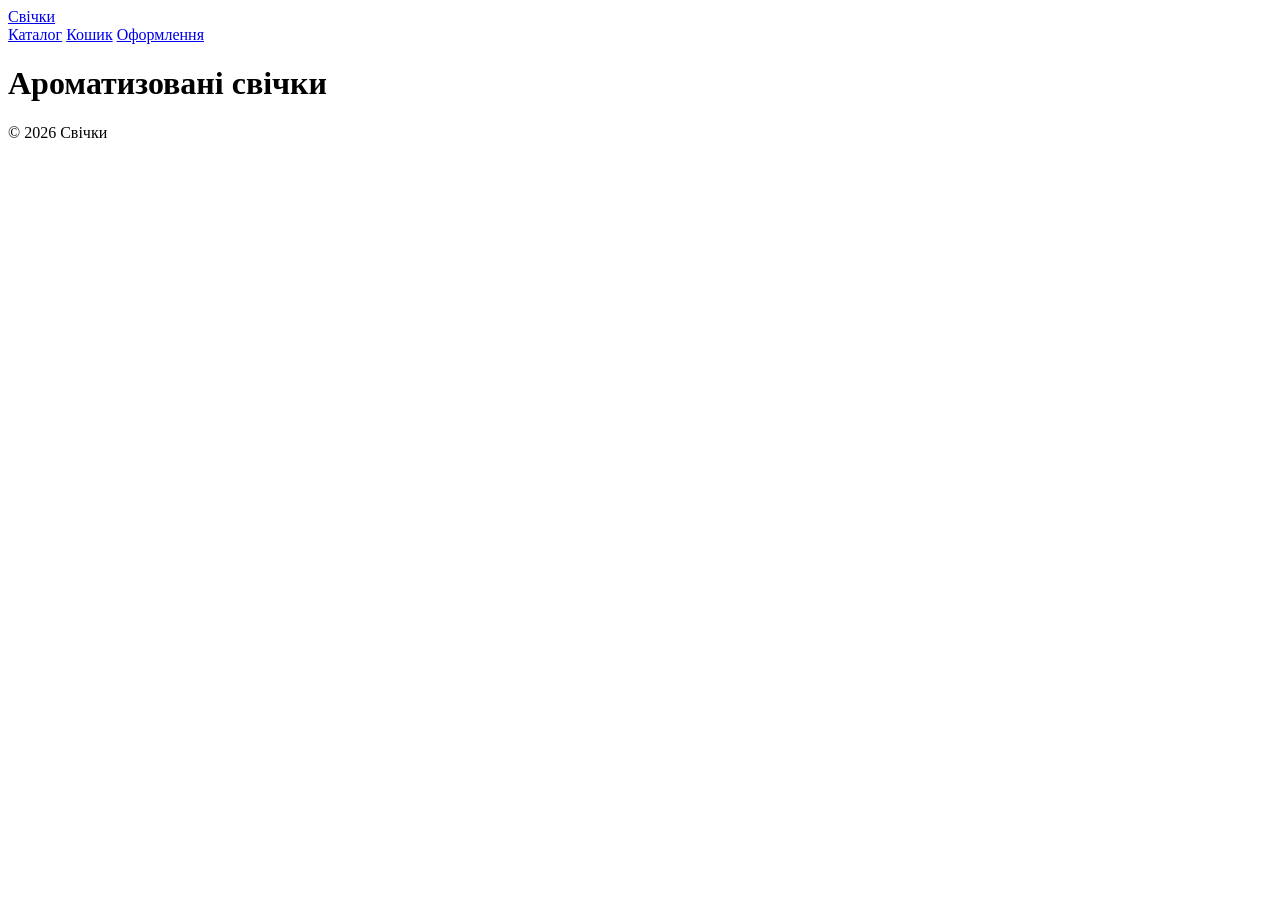
==== index.html @ 205fd14a "Add index.html skeleton" ====
<!DOCTYPE html>
<html lang="uk">
<head>
  <meta charset="UTF-8">
  <meta name="viewport" content="width=device-width, initial-scale=1.0">
  <title>Свічки — демо-магазин ароматизованих свічок</title>
  <meta name="description" content="Демо-магазин ароматизованих свічок">
  <link rel="stylesheet" href="css/style.css">
</head>
<body>

  <header>
    <a href="index.html">Свічки</a>
    <nav>
      <a href="index.html">Каталог</a>
      <a href="cart.html">Кошик</a>
      <a href="checkout.html">Оформлення</a>
    </nav>
  </header>

  <main>
    <h1>Ароматизовані свічки</h1>
    <section id="catalog">
      <!-- тут пізніше будуть картки товарів -->
    </section>
  </main>

  <footer>
    <p>© 2026 Свічки</p>
  </footer>

</body>
</html>
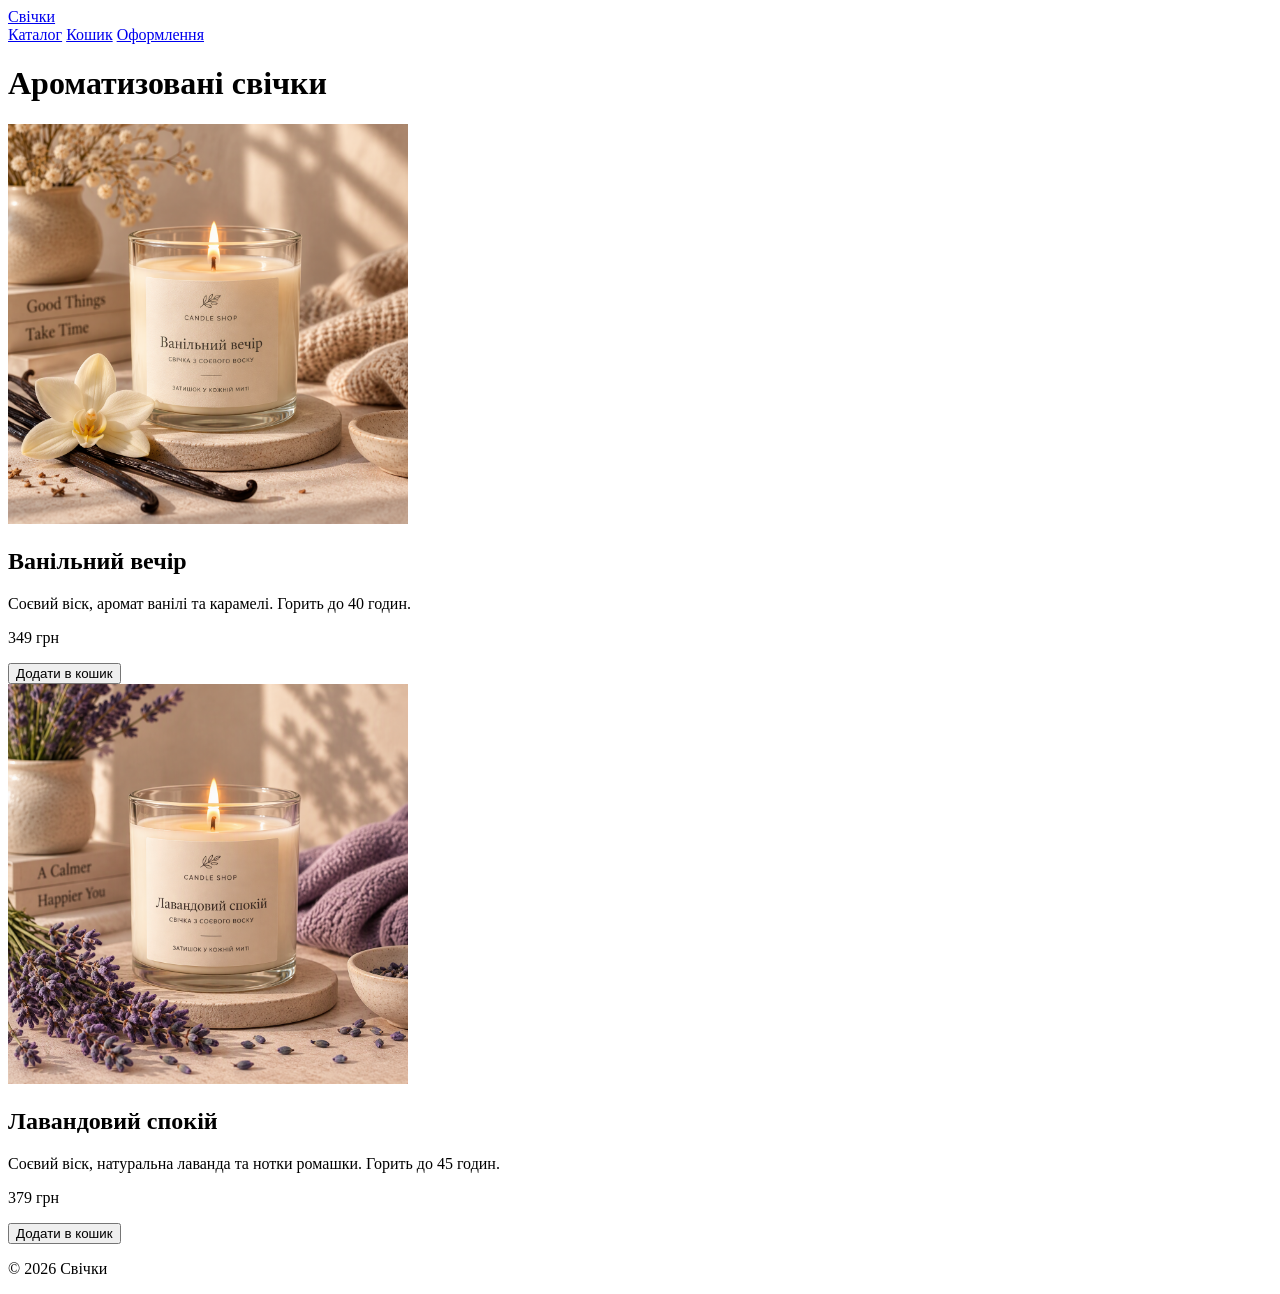
==== commit fd509337: "Add two product cards" ====
--- a/index.html
+++ b/index.html
@@ -20,9 +20,26 @@
 
   <main>
     <h1>Ароматизовані свічки</h1>
-    <section id="catalog">
-      <!-- тут пізніше будуть картки товарів -->
-    </section>
+      <section id="catalog">
+  <div class="product-grid">
+
+    <article class="product-card" data-id="1" data-name="Ванільний вечір" data-price="349">
+      <img src="img/vanilla.png" alt="Ароматична свічка «Ванільний вечір»" width="400" height="400" loading="lazy">
+      <h2>Ванільний вечір</h2>
+      <p class="product-description">Соєвий віск, аромат ванілі та карамелі. Горить до 40 годин.</p>
+      <p class="product-price">349 грн</p>
+      <button type="button">Додати в кошик</button>
+    </article>
+    <article class="product-card" data-id="2" data-name="Лавандовий спокій" data-price="379">
+      <img src="img/lavender.png" alt="Ароматична свічка «Лавандовий спокій»" width="400" height="400" loading="lazy">
+      <h2>Лавандовий спокій</h2>
+      <p class="product-description">Соєвий віск, натуральна лаванда та нотки ромашки. Горить до 45 годин.</p>
+      <p class="product-price">379 грн</p>
+      <button type="button">Додати в кошик</button>
+    </article>
+
+  </div>
+</section>
   </main>
 
   <footer>
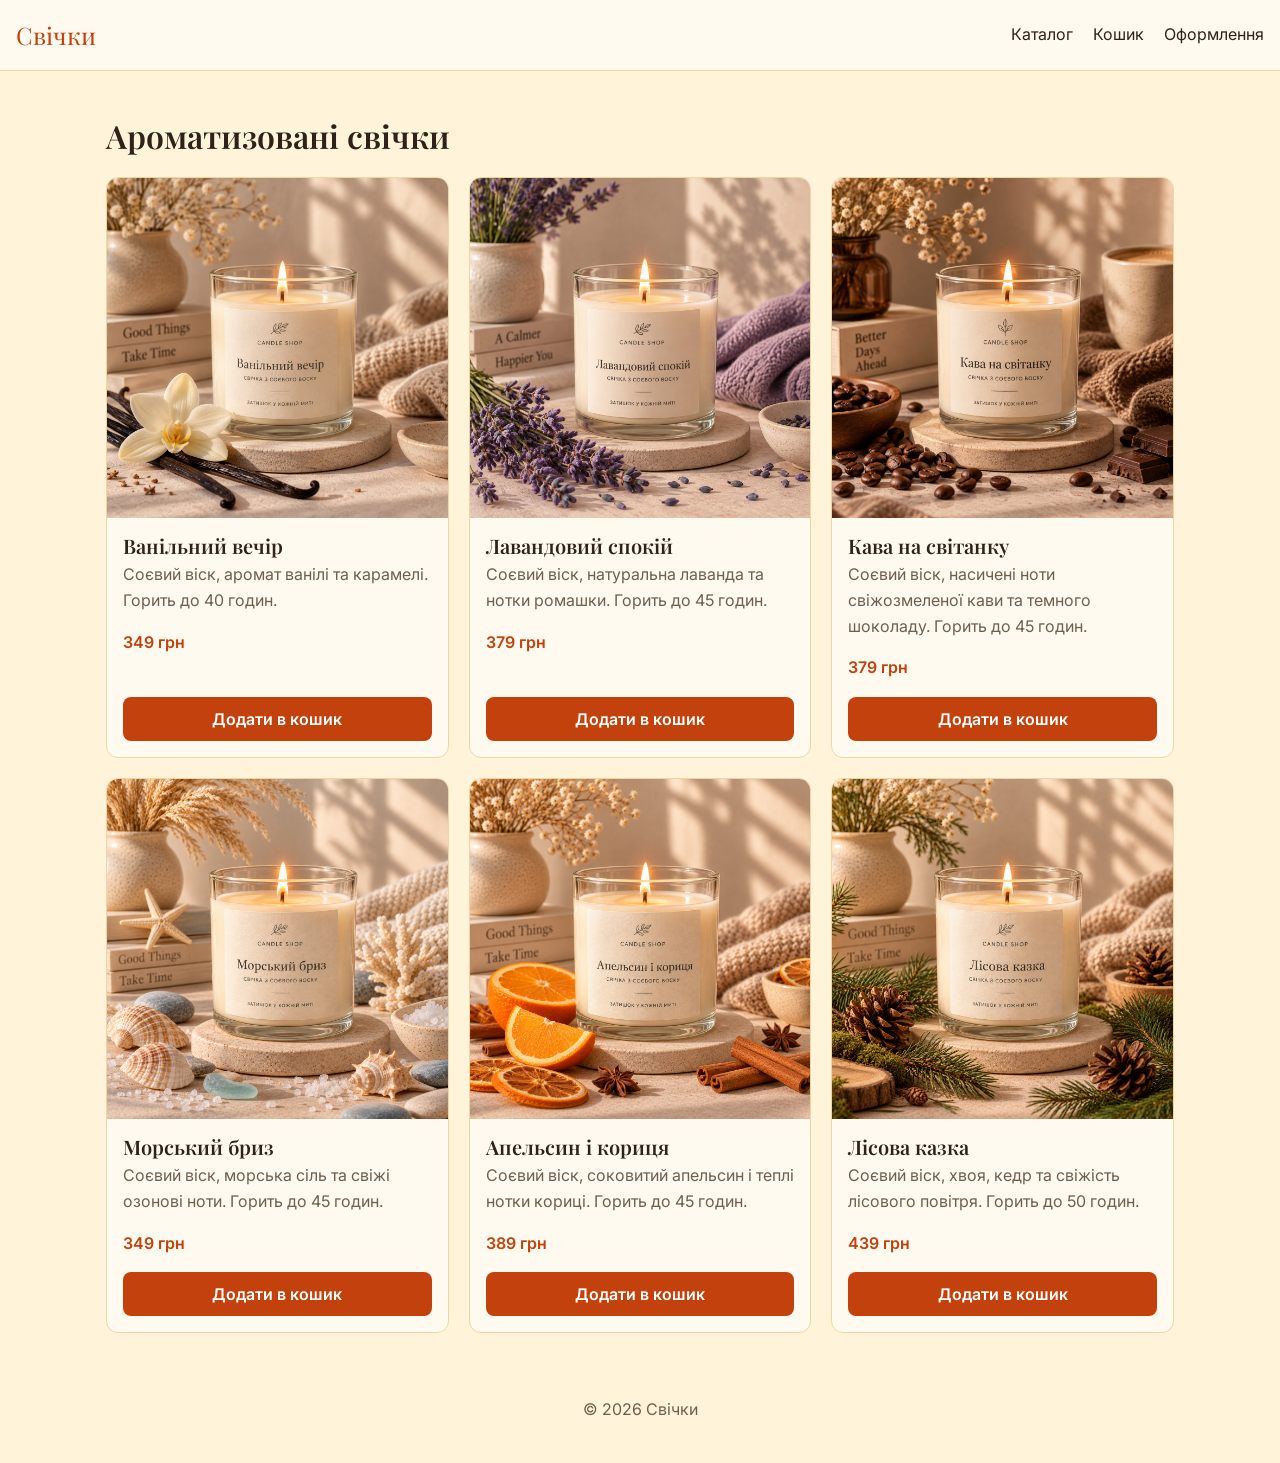
==== commit 2b88e436: "Add 6 products and button styles" ====
--- a/index.html
+++ b/index.html
@@ -1,50 +1,95 @@
 <!DOCTYPE html>
 <html lang="uk">
+
 <head>
-  <meta charset="UTF-8">
-  <meta name="viewport" content="width=device-width, initial-scale=1.0">
-  <title>Свічки — демо-магазин ароматизованих свічок</title>
-  <meta name="description" content="Демо-магазин ароматизованих свічок">
-  <link rel="stylesheet" href="css/style.css">
+    <meta charset="UTF-8">
+    <meta name="viewport" content="width=device-width, initial-scale=1.0">
+    <title>Свічки — демо-магазин ароматизованих свічок</title>
+    <meta name="description" content="Демо-магазин ароматизованих свічок">
+    <link rel="preconnect" href="https://fonts.googleapis.com">
+<link rel="preconnect" href="https://fonts.gstatic.com" crossorigin>
+<link href="https://fonts.googleapis.com/css2?family=Inter:wght@400;600&family=Playfair+Display:wght@600&display=swap" rel="stylesheet">
+    <link rel="stylesheet" href="css/style.css">
 </head>
+
 <body>
 
-  <header>
-    <a href="index.html">Свічки</a>
-    <nav>
-      <a href="index.html">Каталог</a>
-      <a href="cart.html">Кошик</a>
-      <a href="checkout.html">Оформлення</a>
-    </nav>
-  </header>
+    <header>
+        <a href="index.html">Свічки</a>
+        <nav>
+            <a href="index.html">Каталог</a>
+            <a href="cart.html">Кошик</a>
+            <a href="checkout.html">Оформлення</a>
+        </nav>
+    </header>
 
-  <main>
-    <h1>Ароматизовані свічки</h1>
-      <section id="catalog">
-  <div class="product-grid">
+    <main>
+        <h1>Ароматизовані свічки</h1>
+        <section id="catalog">
+            <div class="product-grid">
 
-    <article class="product-card" data-id="1" data-name="Ванільний вечір" data-price="349">
-      <img src="img/vanilla.png" alt="Ароматична свічка «Ванільний вечір»" width="400" height="400" loading="lazy">
-      <h2>Ванільний вечір</h2>
-      <p class="product-description">Соєвий віск, аромат ванілі та карамелі. Горить до 40 годин.</p>
-      <p class="product-price">349 грн</p>
-      <button type="button">Додати в кошик</button>
-    </article>
-    <article class="product-card" data-id="2" data-name="Лавандовий спокій" data-price="379">
-      <img src="img/lavender.png" alt="Ароматична свічка «Лавандовий спокій»" width="400" height="400" loading="lazy">
-      <h2>Лавандовий спокій</h2>
-      <p class="product-description">Соєвий віск, натуральна лаванда та нотки ромашки. Горить до 45 годин.</p>
-      <p class="product-price">379 грн</p>
-      <button type="button">Додати в кошик</button>
-    </article>
+                <article class="product-card" data-id="1" data-name="Ванільний вечір" data-price="349">
+                    <img src="img/vanilla.png" alt="Ароматична свічка «Ванільний вечір»" width="400" height="400"
+                        loading="lazy">
+                    <h2>Ванільний вечір</h2>
+                    <p class="product-description">Соєвий віск, аромат ванілі та карамелі. Горить до 40 годин.</p>
+                    <p class="product-price">349 грн</p>
+                    <button type="button">Додати в кошик</button>
+                </article>
+                <article class="product-card" data-id="2" data-name="Лавандовий спокій" data-price="379">
+                    <img src="img/lavender.png" alt="Ароматична свічка «Лавандовий спокій»" width="400" height="400"
+                        loading="lazy">
+                    <h2>Лавандовий спокій</h2>
+                    <p class="product-description">Соєвий віск, натуральна лаванда та нотки ромашки. Горить до 45 годин.
+                    </p>
+                    <p class="product-price">379 грн</p>
+                    <button type="button">Додати в кошик</button>
+                </article>
+                <article class="product-card" data-id="3" data-name="Кава на світанку" data-price="379">
+                    <img src="img/coffee.png" alt="Ароматична свічка «Кава на світанку»" width="400" height="400"
+                        loading="lazy">
+                    <h2>Кава на світанку</h2>
+                    <p class="product-description">Соєвий віск, насичені ноти свіжозмеленої кави та темного шоколаду. Горить до 45 годин.
+                    </p>
+                    <p class="product-price">379 грн</p>
+                    <button type="button">Додати в кошик</button>
+                </article>
+                <article class="product-card" data-id="4" data-name="Морський бриз" data-price="379">
+                    <img src="img/ocean.png" alt="Ароматична свічка «Морський бриз»" width="400" height="400"
+                        loading="lazy">
+                    <h2>Морський бриз</h2>
+                    <p class="product-description">Соєвий віск, морська сіль та свіжі озонові ноти. Горить до 45 годин.
+                    </p>
+                    <p class="product-price">349 грн</p>
+                    <button type="button">Додати в кошик</button>
+                </article>
+                <article class="product-card" data-id="5" data-name="Апельсин і кориця" data-price="379">
+                    <img src="img/orange-spice.png" alt="Ароматична свічка «Апельсин і кориця»" width="400" height="400"
+                        loading="lazy">
+                    <h2>Апельсин і кориця</h2>
+                    <p class="product-description">Соєвий віск, соковитий апельсин і теплі нотки кориці. Горить до 45 годин.
+                    </p>
+                    <p class="product-price">389 грн</p>
+                    <button type="button">Додати в кошик</button>
+                </article>
+                <article class="product-card" data-id="6" data-name="Лісова казка" data-price="379">
+                    <img src="img/forest.png" alt="Ароматична свічка «Лісова казка»" width="400" height="400"
+                        loading="lazy">
+                    <h2>Лісова казка</h2>
+                    <p class="product-description">Соєвий віск, хвоя, кедр та свіжість лісового повітря. Горить до 50 годин.
+                    </p>
+                    <p class="product-price">439 грн</p>
+                    <button type="button">Додати в кошик</button>
+                </article>
 
-  </div>
-</section>
-  </main>
+            </div>
+        </section>
+    </main>
 
-  <footer>
-    <p>© 2026 Свічки</p>
-  </footer>
+    <footer>
+        <p>© 2026 Свічки</p>
+    </footer>
 
 </body>
-</html>
+
+</html>
--- a/css/style.css
+++ b/css/style.css
@@ -0,0 +1,151 @@
+:root {
+    --accent: #c2410c;
+    --text: #2d2318;
+    --muted: #6e5f4e;
+    --bg: #fff4da;
+    --surface: #fffaf0;
+    --border: #ecd7a4;
+}
+
+*,
+*::before,
+*::after {
+    box-sizing: border-box;
+}
+
+body {
+    margin: 0;
+    font-family: "Inter", sans-serif;
+    color: var(--text);
+    background: var(--bg);
+    line-height: 1.6;
+}
+
+h1,
+h2 {
+    font-family: "Playfair Display", serif;
+    font-weight: 600;
+    line-height: 1.2;
+}
+
+a {
+    color: inherit;
+    text-decoration: none;
+}
+
+header {
+    display: flex;
+    flex-wrap: wrap;
+    justify-content: space-between;
+    align-items: center;
+    gap: 0.5rem 1.5rem;
+    padding: 1rem;
+    background: var(--surface);
+    border-bottom: 1px solid var(--border);
+}
+
+header>a {
+    font-family: "Playfair Display", serif;
+    font-size: 1.5rem;
+    color: var(--accent);
+}
+
+nav {
+    display: flex;
+    gap: 1.25rem;
+}
+
+main {
+    max-width: 1100px;
+    margin: 0 auto;
+    padding: 1.5rem 1rem;
+}
+
+footer {
+    padding: 1.5rem 1rem;
+    text-align: center;
+    color: var(--muted);
+}
+
+img {
+    display: block;
+    max-width: 100%;
+    height: auto;
+}
+
+a:hover {
+    color: var(--accent);
+}
+
+.product-grid {
+    display: grid;
+    grid-template-columns: 1fr;
+    gap: 1.25rem;
+}
+
+@media (min-width: 600px) {
+    .product-grid {
+        grid-template-columns: repeat(2, 1fr);
+    }
+}
+
+@media (min-width: 900px) {
+    .product-grid {
+        grid-template-columns: repeat(3, 1fr);
+    }
+}
+
+.product-card {
+    display: flex;
+    flex-direction: column;
+    background: var(--surface);
+    border: 1px solid var(--border);
+    border-radius: 12px;
+    overflow: hidden;
+}
+
+.product-card img {
+    aspect-ratio: 1 / 1;
+    object-fit: cover;
+}
+
+.product-card h2 {
+    margin: 1rem 1rem 0.25rem;
+    font-size: 1.25rem;
+}
+
+.product-description {
+    margin: 0 1rem 1rem;
+    color: var(--muted);
+}
+
+.product-price {
+    margin: 0 1rem 1rem;
+    font-weight: 600;
+    color: var(--accent);
+}
+
+.product-card button {
+    margin: auto 1rem 1rem;
+}
+button {
+  font-family: inherit;
+  font-size: 1rem;
+  font-weight: 600;
+  padding: 0.75rem 1rem;
+  color: #fff;
+  background: var(--accent);
+  border: none;
+  border-radius: 8px;
+  cursor: pointer;
+  transition: background 0.2s;
+}
+
+button:hover {
+  background: #9a3412;
+}
+
+button:focus-visible {
+  outline: 3px solid var(--text);
+  outline-offset: 2px;
+}
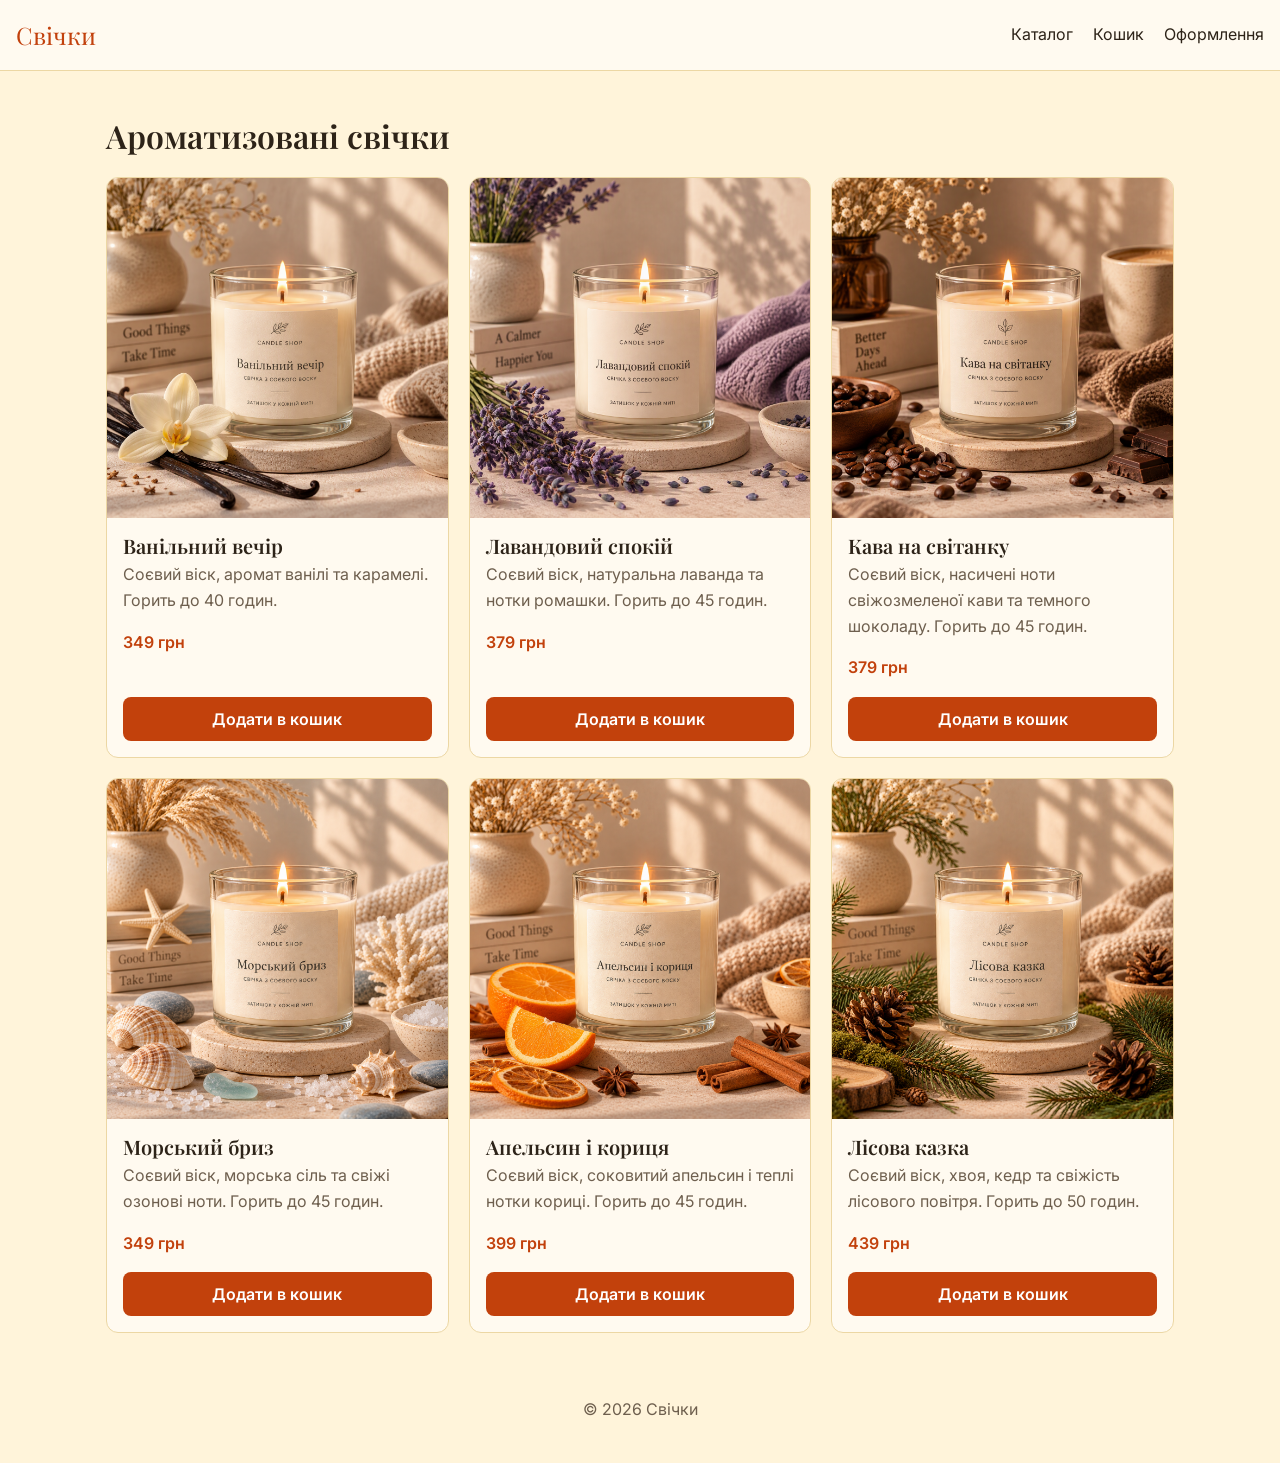
==== commit fdb23f37: "Narrow catalog dropdown on desktop" ====
--- a/index.html
+++ b/index.html
@@ -7,8 +7,10 @@
     <title>Свічки — демо-магазин ароматизованих свічок</title>
     <meta name="description" content="Демо-магазин ароматизованих свічок">
     <link rel="preconnect" href="https://fonts.googleapis.com">
-<link rel="preconnect" href="https://fonts.gstatic.com" crossorigin>
-<link href="https://fonts.googleapis.com/css2?family=Inter:wght@400;600&family=Playfair+Display:wght@600&display=swap" rel="stylesheet">
+    <link rel="preconnect" href="https://fonts.gstatic.com" crossorigin>
+    <link
+        href="https://fonts.googleapis.com/css2?family=Inter:wght@400;600&family=Playfair+Display:wght@600&display=swap"
+        rel="stylesheet">
     <link rel="stylesheet" href="css/style.css">
 </head>
 
@@ -17,7 +19,14 @@
     <header>
         <a href="index.html">Свічки</a>
         <nav>
-            <a href="index.html">Каталог</a>
+            <div class="nav-item has-dropdown">
+                <a href="index.html">Каталог</a>
+                <div class="dropdown">
+                    <a href="index.html?category=candles">Свічки</a>
+                    <a href="index.html?category=incense">Ароматичні пахощі</a>
+                    <a href="index.html?category=diffusers">Аромадифузори</a>
+                </div>
+            </div>
             <a href="cart.html">Кошик</a>
             <a href="checkout.html">Оформлення</a>
         </nav>
@@ -26,69 +35,16 @@
     <main>
         <h1>Ароматизовані свічки</h1>
         <section id="catalog">
-            <div class="product-grid">
+            <div class="product-grid" id="product-grid"></div>
+        </section>
 
-                <article class="product-card" data-id="1" data-name="Ванільний вечір" data-price="349">
-                    <img src="img/vanilla.png" alt="Ароматична свічка «Ванільний вечір»" width="400" height="400"
-                        loading="lazy">
-                    <h2>Ванільний вечір</h2>
-                    <p class="product-description">Соєвий віск, аромат ванілі та карамелі. Горить до 40 годин.</p>
-                    <p class="product-price">349 грн</p>
-                    <button type="button">Додати в кошик</button>
-                </article>
-                <article class="product-card" data-id="2" data-name="Лавандовий спокій" data-price="379">
-                    <img src="img/lavender.png" alt="Ароматична свічка «Лавандовий спокій»" width="400" height="400"
-                        loading="lazy">
-                    <h2>Лавандовий спокій</h2>
-                    <p class="product-description">Соєвий віск, натуральна лаванда та нотки ромашки. Горить до 45 годин.
-                    </p>
-                    <p class="product-price">379 грн</p>
-                    <button type="button">Додати в кошик</button>
-                </article>
-                <article class="product-card" data-id="3" data-name="Кава на світанку" data-price="379">
-                    <img src="img/coffee.png" alt="Ароматична свічка «Кава на світанку»" width="400" height="400"
-                        loading="lazy">
-                    <h2>Кава на світанку</h2>
-                    <p class="product-description">Соєвий віск, насичені ноти свіжозмеленої кави та темного шоколаду. Горить до 45 годин.
-                    </p>
-                    <p class="product-price">379 грн</p>
-                    <button type="button">Додати в кошик</button>
-                </article>
-                <article class="product-card" data-id="4" data-name="Морський бриз" data-price="379">
-                    <img src="img/ocean.png" alt="Ароматична свічка «Морський бриз»" width="400" height="400"
-                        loading="lazy">
-                    <h2>Морський бриз</h2>
-                    <p class="product-description">Соєвий віск, морська сіль та свіжі озонові ноти. Горить до 45 годин.
-                    </p>
-                    <p class="product-price">349 грн</p>
-                    <button type="button">Додати в кошик</button>
-                </article>
-                <article class="product-card" data-id="5" data-name="Апельсин і кориця" data-price="379">
-                    <img src="img/orange-spice.png" alt="Ароматична свічка «Апельсин і кориця»" width="400" height="400"
-                        loading="lazy">
-                    <h2>Апельсин і кориця</h2>
-                    <p class="product-description">Соєвий віск, соковитий апельсин і теплі нотки кориці. Горить до 45 годин.
-                    </p>
-                    <p class="product-price">389 грн</p>
-                    <button type="button">Додати в кошик</button>
-                </article>
-                <article class="product-card" data-id="6" data-name="Лісова казка" data-price="379">
-                    <img src="img/forest.png" alt="Ароматична свічка «Лісова казка»" width="400" height="400"
-                        loading="lazy">
-                    <h2>Лісова казка</h2>
-                    <p class="product-description">Соєвий віск, хвоя, кедр та свіжість лісового повітря. Горить до 50 годин.
-                    </p>
-                    <p class="product-price">439 грн</p>
-                    <button type="button">Додати в кошик</button>
-                </article>
-
-            </div>
-        </section>
     </main>
 
     <footer>
         <p>© 2026 Свічки</p>
     </footer>
+    <script src="js/products.js"></script>
+    <script src="js/main.js"></script>
 
 </body>
 
--- a/css/style.css
+++ b/css/style.css
@@ -42,6 +42,7 @@
     padding: 1rem;
     background: var(--surface);
     border-bottom: 1px solid var(--border);
+    position: relative;
 }
 
 header>a {
@@ -128,24 +129,75 @@
 .product-card button {
     margin: auto 1rem 1rem;
 }
+
 button {
-  font-family: inherit;
-  font-size: 1rem;
-  font-weight: 600;
-  padding: 0.75rem 1rem;
-  color: #fff;
-  background: var(--accent);
-  border: none;
-  border-radius: 8px;
-  cursor: pointer;
-  transition: background 0.2s;
+    font-family: inherit;
+    font-size: 1rem;
+    font-weight: 600;
+    padding: 0.75rem 1rem;
+    color: #fff;
+    background: var(--accent);
+    border: none;
+    border-radius: 8px;
+    cursor: pointer;
+    transition: background 0.2s, transform 0.1s;
 }
 
 button:hover {
-  background: #9a3412;
-}
-
-button:focus-visible {
-  outline: 3px solid var(--text);
-  outline-offset: 2px;
+    background: #9a3412;
+}
+
+і button:focus-visible {
+    outline: 3px solid var(--text);
+    outline-offset: 2px;
+}
+
+button:active {
+    transform: translateY(2px)
+}
+
+.dropdown {
+    display: none;
+    position: absolute;
+    top: 100%;
+    left: 0;
+    right: 0;
+    z-index: 10;
+    grid-template-columns: repeat(3, 1fr);
+    gap: 1rem;
+    padding: 1.25rem 1rem;
+    background: var(--surface);
+    border-bottom: 1px solid var(--border);
+    box-shadow: 0 8px 24px rgba(43, 36, 32, 0.08);
+}
+
+.dropdown::before {
+    content: "";
+    position: absolute;
+    left: 0;
+    right: 0;
+    bottom: 100%;
+    height: 2rem;
+}
+
+.has-dropdown:hover .dropdown,
+.has-dropdown:focus-within .dropdown {
+    display: grid;
+}
+
+.dropdown a {
+    padding: 0.5rem 0;
+}
+
+.dropdown a:hover {
+    color: var(--accent);
+}
+@media (min-width: 900px) {
+  .dropdown {
+    left: auto;
+    right: 0;
+    width: 560px;
+    border-left: 1px solid var(--border);
+    border-radius: 0 0 0 12px;
+  }
 }
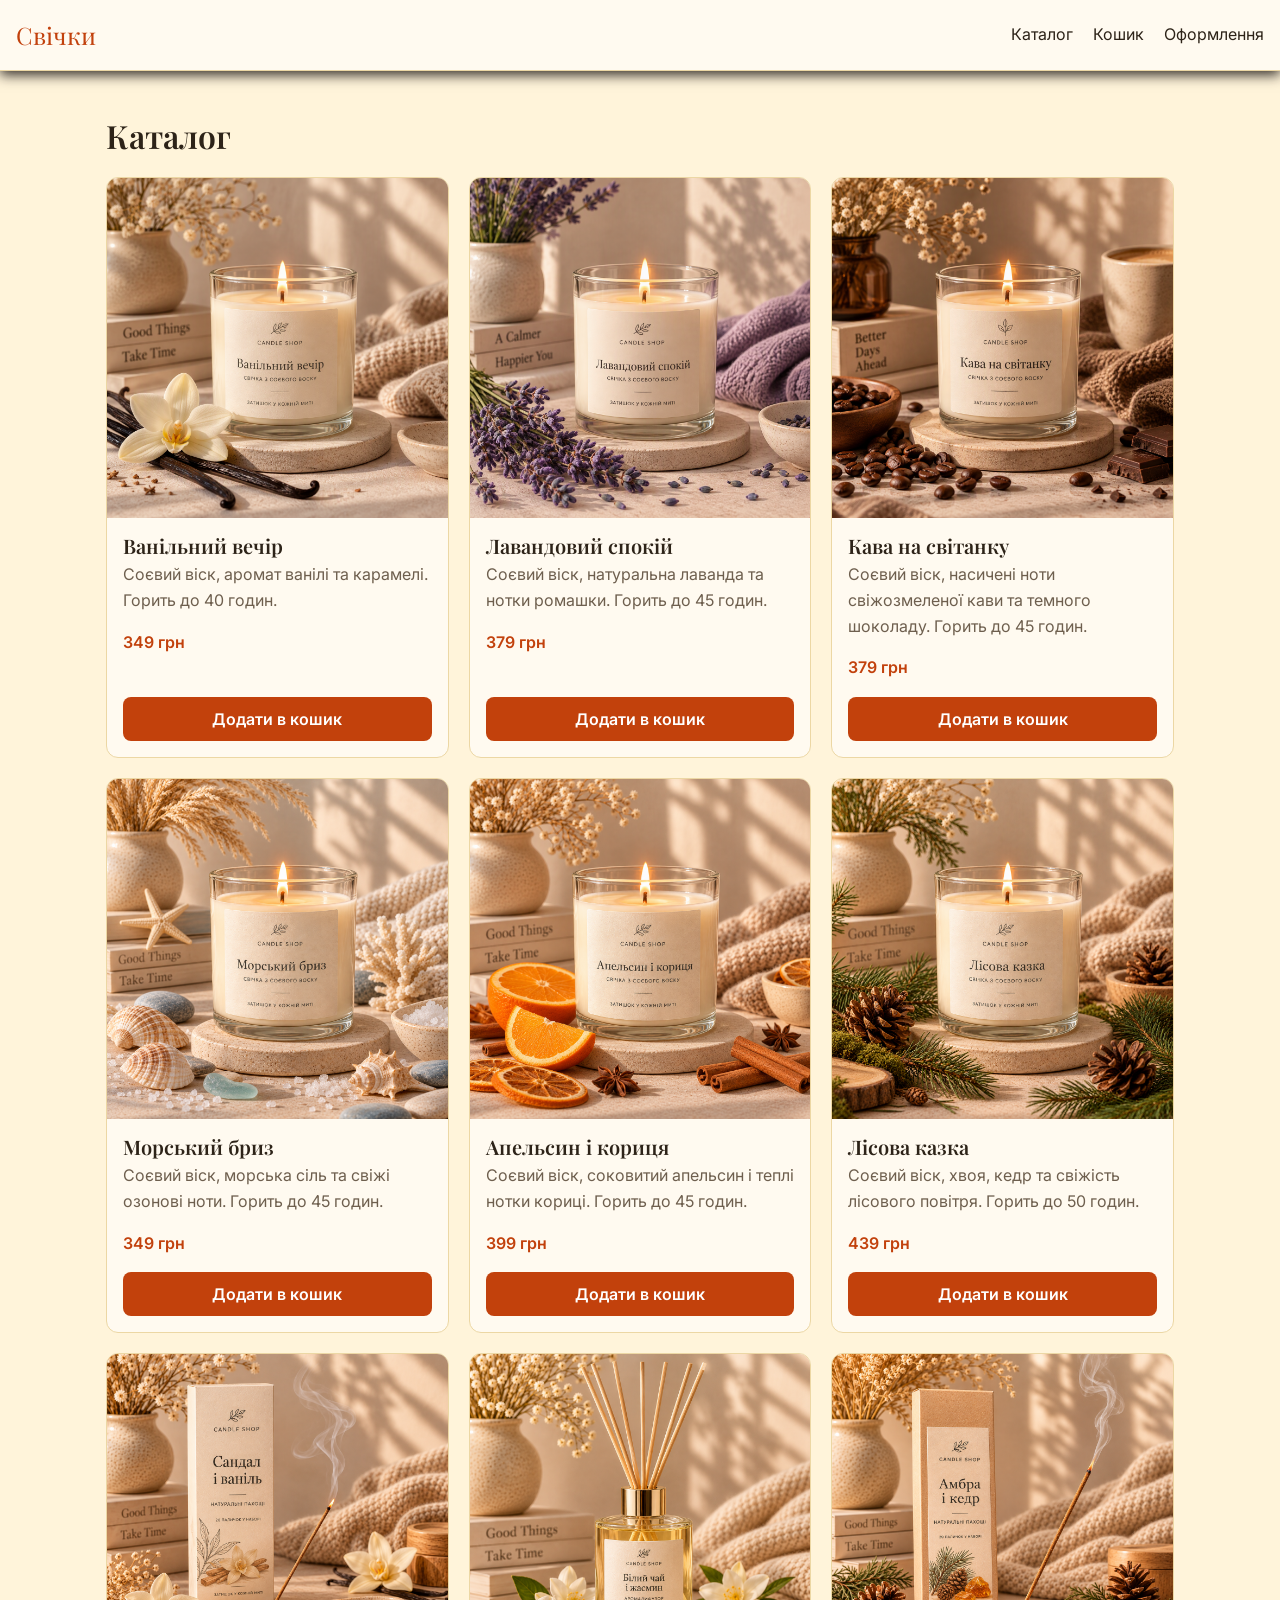
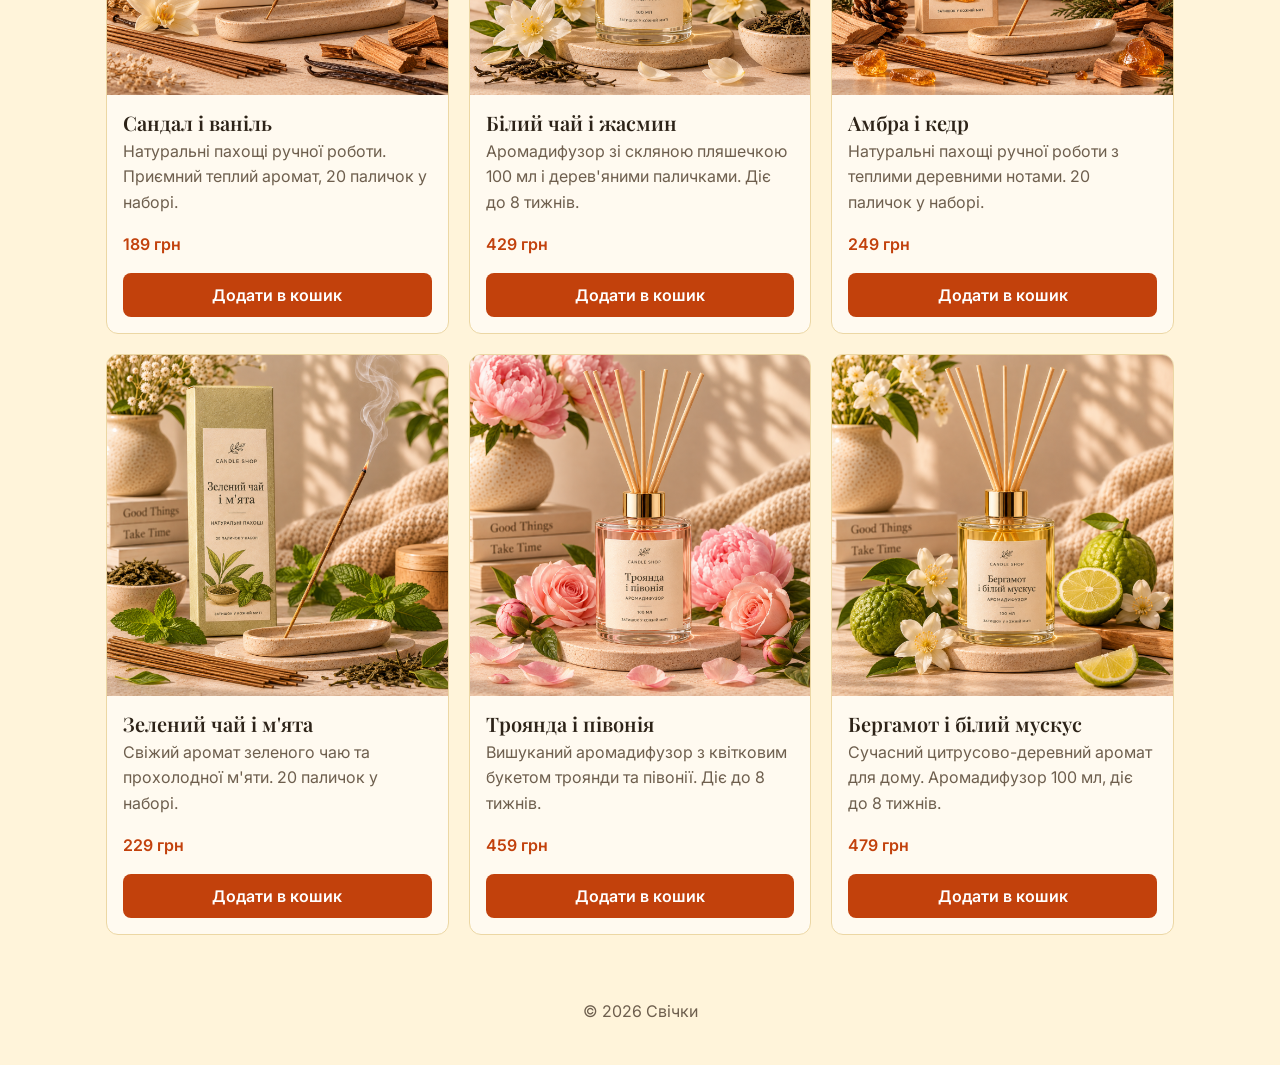
==== commit a2a114c9: "Add example cards to catalog dropdown" ====
--- a/index.html
+++ b/index.html
@@ -22,9 +22,21 @@
             <div class="nav-item has-dropdown">
                 <a href="index.html">Каталог</a>
                 <div class="dropdown">
-                    <a href="index.html?category=candles">Свічки</a>
-                    <a href="index.html?category=incense">Ароматичні пахощі</a>
-                    <a href="index.html?category=diffusers">Аромадифузори</a>
+                    <a class="dropdown-card" href="index.html?category=candles">
+                        <img src="img/vanilla.png" alt="" width="120" height="120">
+                        <span class="dropdown-title">Свічки</span>
+                        <span class="dropdown-sub">Ванільний вечір</span>
+                    </a>
+                    <a class="dropdown-card" href="index.html?category=incense">
+                        <img src="img/incense-green-tea-mint.png" alt="" width="120" height="120">
+                        <span class="dropdown-title">Ароматичні пахощі</span>
+                        <span class="dropdown-sub">Зелений чай і м'ята</span>
+                    </a>
+                    <a class="dropdown-card" href="index.html?category=diffusers">
+                        <img src="img/diffuser-rose-peony.png" alt="" width="120" height="120">
+                        <span class="dropdown-title">Аромадифузори</span>
+                        <span class="dropdown-sub">Троянда і півонія</span>
+                    </a>
                 </div>
             </div>
             <a href="cart.html">Кошик</a>
@@ -33,7 +45,7 @@
     </header>
 
     <main>
-        <h1>Ароматизовані свічки</h1>
+        <h1 id="page-title">Каталог</h1>
         <section id="catalog">
             <div class="product-grid" id="product-grid"></div>
         </section>
--- a/css/style.css
+++ b/css/style.css
@@ -42,7 +42,10 @@
     padding: 1rem;
     background: var(--surface);
     border-bottom: 1px solid var(--border);
-    position: relative;
+    position: sticky;
+    top: 0;
+    z-index: 100;
+    box-shadow: 0 4px 12px rgba(43, 36, 32, 0.96);
 }
 
 header>a {
@@ -168,7 +171,7 @@
     padding: 1.25rem 1rem;
     background: var(--surface);
     border-bottom: 1px solid var(--border);
-    box-shadow: 0 8px 24px rgba(43, 36, 32, 0.08);
+    box-shadow: 0 8px 24px rgba(43, 36, 32, 0.99);
 }
 
 .dropdown::before {
@@ -185,19 +188,44 @@
     display: grid;
 }
 
-.dropdown a {
-    padding: 0.5rem 0;
+.dropdown-card {
+    display: flex;
+    flex-direction: column;
+    gap: 0.35rem;
+}
+
+.dropdown-card img {
+    width: 100%;
+    height: auto;
+    aspect-ratio: 1 / 1;
+    object-fit: cover;
+    border-radius: 8px;
+}
+
+.dropdown-title {
+    font-weight: 600;
+}
+
+.dropdown-sub {
+    font-size: 0.875rem;
+    color: var(--muted);
 }
 
 .dropdown a:hover {
     color: var(--accent);
 }
+
 @media (min-width: 900px) {
-  .dropdown {
-    left: auto;
-    right: 0;
-    width: 560px;
-    border-left: 1px solid var(--border);
-    border-radius: 0 0 0 12px;
-  }
+    .dropdown {
+        left: auto;
+        right: 0;
+        width: 720px;
+        border-left: 1px solid var(--border);
+        border-radius: 0 0 0 12px;
+    }
+}
+
+.empty-message {
+    grid-column: 1 / -1;
+    color: var(--muted);
 }
